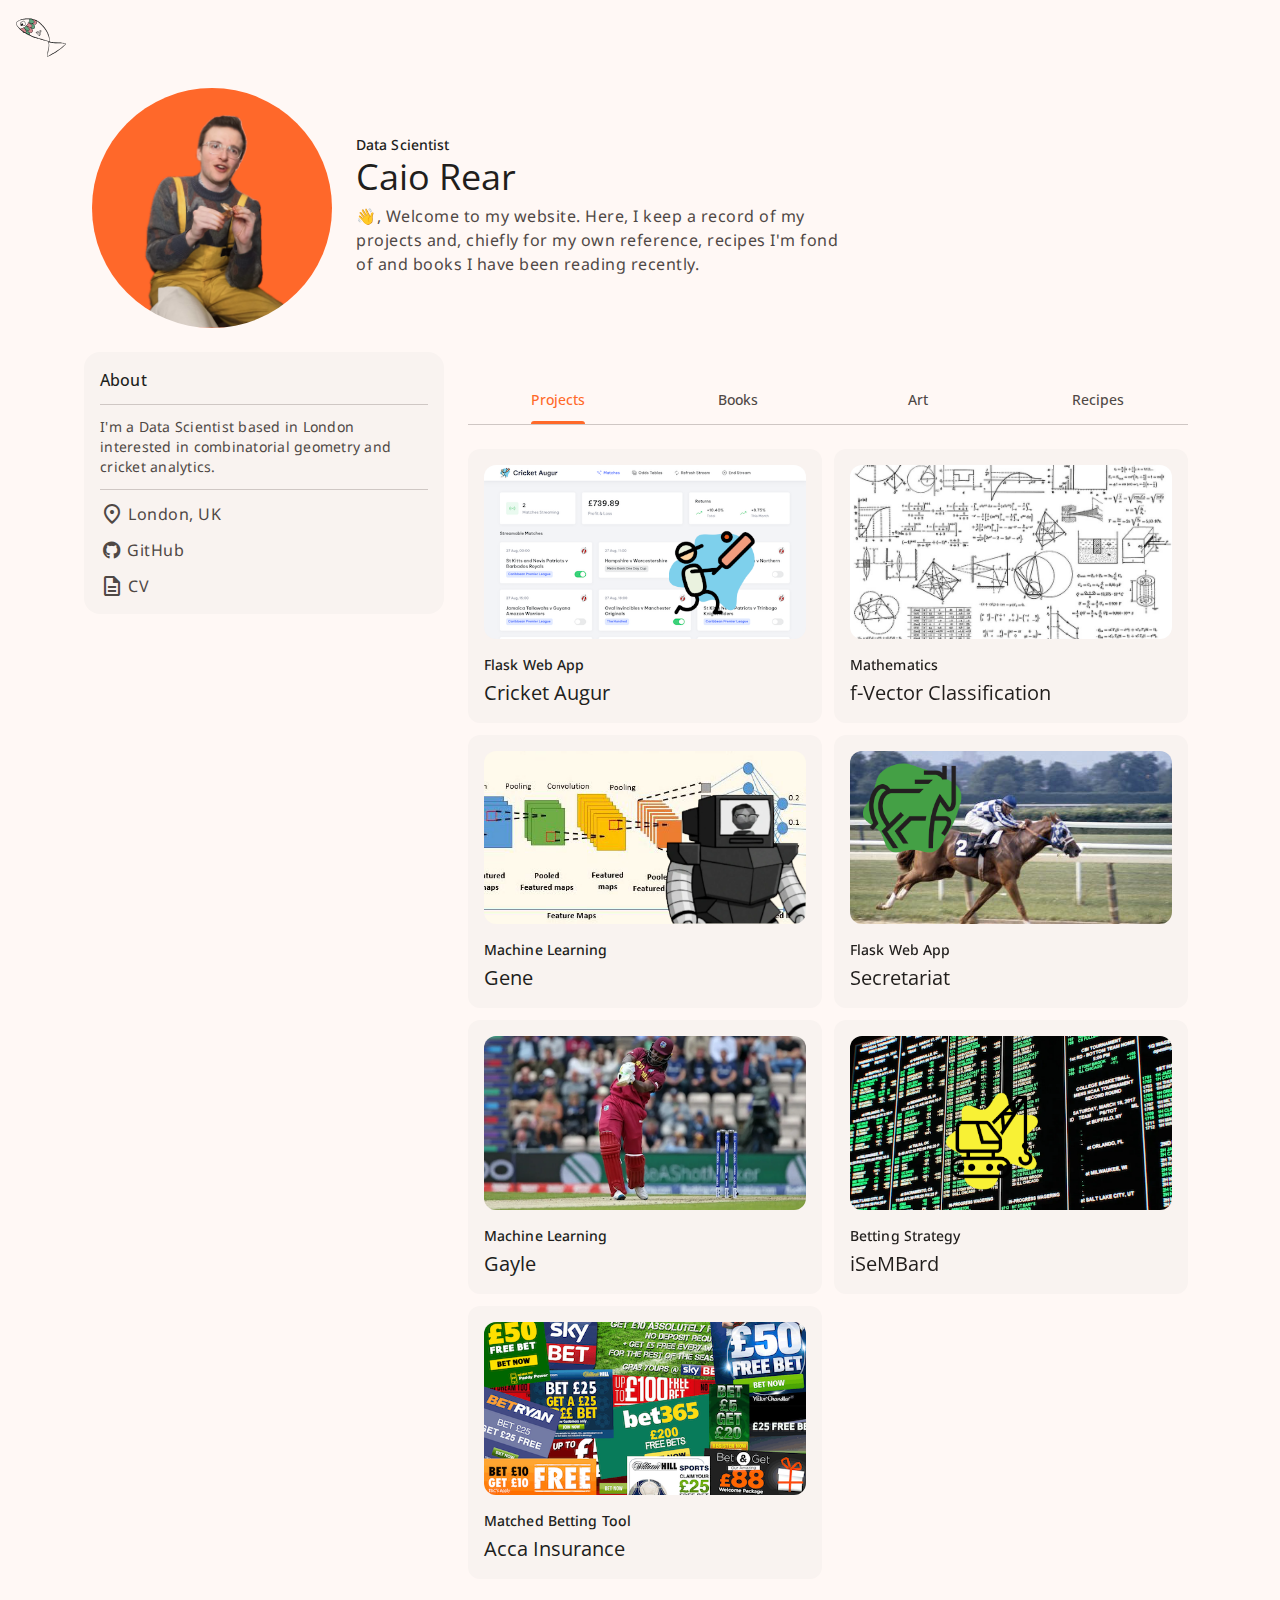
==== index.html @ e5597f24 "villette" ====
<!DOCTYPE html>
<html lang="en">

<head>
  <meta charset="UTF-8">
  <meta name="viewport" content="width=device-width, initial-scale=1.0">

  <title>Caio</title>
  <meta name="title" content="Caio">
  <meta name="description" content="This is my personal website">

  <link rel="shortcut icon" href="./assets/favicons/favicon.svg" type="image/svg+xml">

  <link rel="apple-touch-icon" sizes="600x600" href="./assets/favicons/favicon.png">

  <link rel="preconnect" href="https://fonts.googleapis.com">
  <link rel="preconnect" href="https://fonts.gstatic.com" crossorigin>

  <link
    href="https://fonts.googleapis.com/css2?family=Noto+Sans:wght@400;500&family=Open+Sans:wght@400;500&display=swap"
    rel="stylesheet">

  <link rel="stylesheet"
    href="https://fonts.googleapis.com/css2?family=Material+Symbols+Outlined:opsz,wght,FILL,GRAD@20..48,100..700,0..1,-50..200" />

  <link rel="stylesheet" href="https://cdnjs.cloudflare.com/ajax/libs/font-awesome/6.0.0-beta3/css/all.min.css">

  <link rel="stylesheet" href="./css/style.css">
</head>

<body>
  <header class="topbar">
    <a href="#" class="logo">
      <img src="./assets/favicons/favicon.svg" width="50" height="50" alt="logo">
    </a>
  </header>

  <main>
    <article>
      <section class="section hero">
        <div class="container">
          <figure class="hero-banner img-holder" style="--width: 240; --height: 240;">
            <img src="./assets/images/profile.png" width="240" height="240" alt="Caio Rear " class="img-cover">
          </figure>

          <div class="hero-content">
            <span class="label-large section-subtitle">Data Scientist</span>
            <h1 class="display-small">Caio Rear</h1>
            <p class="body-large section-text">
              👋, Welcome to my website.

              Here, I keep a record of my projects and, chiefly for my own reference,
              recipes I'm fond of and books I have been reading recently.
            </p>

          </div>
        </div>
      </section>

      <div class="article">
        <div class="about-card">
          <h2 class="card-title title-medium">About</h2>
          <p class="body-medium card-text">
            I'm a Data Scientist based in London interested
            in combinatorial geometry and cricket analytics.
          </p>
          <ul class="about-list">
            <li class="list-item">
              <span class="material-symbols-outlined about" aria-hidden="true"> location_on </span>
              <span class="label-medium">London, UK</span>
            </li>
            <li class="list-item">
              <!-- <span class="material-symbols-outlined about" aria-hidden="true"> code_blocks </span> -->
              <i class="fab fa-github bigger-icon" aria-hidden="true"></i>
              <a href="https://github.com/caiodrear" class="label-medium" target=”_blank”>GitHub</a>
            </li>
            <li class="list-item">
              <span class="material-symbols-outlined about" aria-hidden="true"> description </span>
              <a href="./assets/docs/CV.pdf" class="label-medium" target=”_blank”>CV</a>
            </li>
          </ul>
        </div>

        <div>
          <div class="primary-tabs">
            <button class="tab-btn active" data-tab-btn="projects">
              <span class="tab-text title-small">Projects</span>
              <div class="state-layer"></div>
            </button>
            <button class="tab-btn" data-tab-btn="books">
              <span class="tab-text title-small">Books</span>
              <div class="state-layer"></div>
            </button>
            <button class="tab-btn" data-tab-btn="art">
              <span class="tab-text title-small">Art</span>
              <div class="state-layer"></div>
            </button>
            <button class="tab-btn" data-tab-btn="recipes">
              <span class="tab-text title-small">Recipes</span>
              <div class="state-layer"></div>
            </button>
          </div>

          <section class="section tab-content active" data-tab-content="projects">
            <div class="container">
              <div class="project-list">

                <div class="card">
                  <figure class="card-banner img-holder" style="--width: 334; --height: 180;">
                    <img src="./assets/images/project-1.png" alt="Cricket Augur" width="334" height="180"
                      class="img-cover">
                  </figure>

                  <div class="card-content">
                    <span class="label-large">Flask Web App</span>
                    <h3 class="title-large card-title">Cricket Augur</h3>
                  </div>

                  <a href="https://cricketaugur.azurewebsites.net/" class="state-layer" target="_blank"></a>

                </div>

                <div class="card">
                  <figure class="card-banner img-holder" style="--width: 334; --height: 180;">
                    <img src="./assets/images/project-2.png" alt="f-Vector Classification" width="334" height="180"
                      class="img-cover">
                  </figure>

                  <div class="card-content">
                    <span class="label-large">Mathematics</span>
                    <h3 class="title-large card-title">f-Vector Classification</h3>
                  </div>

                  <a href="./assets/docs/Polytopes.pdf" class="state-layer" target=”_blank”></a>
                </div>

                <div class="card">
                  <figure class="card-banner img-holder" style="--width: 334; --height: 180;">
                    <img src="./assets/images/project-3.png" alt="Gene" width="334" height="180" class="img-cover">
                  </figure>

                  <div class="card-content">
                    <span class="label-large">Machine Learning</span>
                    <h3 class="title-large card-title">Gene</h3>
                  </div>

                  <a href="https://github.com/caiodrear/gene" class="state-layer" target="_blank"></a>
                </div>

                <div class="card">
                  <figure class="card-banner img-holder" style="--width: 334; --height: 180;">
                    <img src="./assets/images/project-4.png" alt="Secretariat" width="334" height="180"
                      class="img-cover">
                  </figure>

                  <div class="card-content">
                    <span class="label-large">Flask Web App</span>
                    <h3 class="title-large card-title">Secretariat</h3>
                  </div>

                  <a href="#" class="state-layer"></a>
                </div>

                <div class="card">
                  <figure class="card-banner img-holder" style="--width: 334; --height: 180;">
                    <img src="./assets/images/project-5.png" alt="Gayle" width="334" height="180" class="img-cover">
                  </figure>

                  <div class="card-content">
                    <span class="label-large">Machine Learning</span>
                    <h3 class="title-large card-title">Gayle</h3>
                  </div>

                  <a href="https://github.com/caiodrear/gayle" class="state-layer" target="_blank"></a>
                </div>

                <div class="card">
                  <figure class="card-banner img-holder" style="--width: 334; --height: 180;">
                    <img src="./assets/images/project-6.png" alt="iSeMBard" width="334" height="180" class="img-cover">
                  </figure>

                  <div class="card-content">
                    <span class="label-large">Betting Strategy</span>
                    <h3 class="title-large card-title">iSeMBard</h3>
                  </div>

                  <a href="#" class="state-layer"></a>
                </div>

                <div class="card">
                  <figure class="card-banner img-holder" style="--width: 334; --height: 180;">
                    <img src="./assets/images/project-7.png" alt="Acca Insurance" width="334" height="180"
                      class="img-cover">
                  </figure>

                  <div class="card-content">
                    <span class="label-large">Matched Betting Tool</span>
                    <h3 class="title-large card-title">Acca Insurance</h3>
                  </div>

                  <a href="https://github.com/caiodrear/acca_insurance" class="state-layer" target="_blank"></a>
                </div>

              </div>
            </div>
          </section>

          <section class="section tab-content books-tab" data-tab-content="books">
            <div class="container">
              <div class="project-list books">

                <div>
                  <div class="card books">
                    <figure class="card-banner books img-holder books">
                      <img src="./assets/images/books/villette.png" class="img-cover books">
                      <a href="https://www.goodreads.com/book/show/26805367" class="state-layer" target=”_blank”></a>
                    </figure>

                  </div>

                  <div class="card-content books">
                    <h3 class="title-medium card-title">Villette</h3>
                    <span class="label-large">Currently Reading</span>
                    <div class="rating-wrapper">
                    </div>
                  </div>
                </div>

                <div>
                  <div class="card books">
                    <figure class="card-banner books img-holder books">
                      <img src="./assets/images/books/bede.png" class="img-cover books">
                      <a href="https://www.goodreads.com/book/show/4234790" class="state-layer" target=”_blank”></a>
                    </figure>

                  </div>

                  <div class="card-content books">
                    <h3 class="title-medium card-title">The Ecclesiastical History of the English People</h3>
                    <span class="label-large">1/10/2024</span>
                    <div class="rating-wrapper">
                      <span class="material-symbols-outlined fill" aria-hidden="true"> star_rate </span>
                      <span class="material-symbols-outlined fill" aria-hidden="true"> star_rate </span>
                      <span class="material-symbols-outlined fill " aria-hidden="true"> star_rate </span>
                      <span class="material-symbols-outlined " aria-hidden="true"> star_rate </span>
                      <span class="material-symbols-outlined " aria-hidden="true"> star_rate </span>
                    </div>
                  </div>
                </div>

                <div>
                  <div class="card books">
                    <figure class="card-banner books img-holder books">
                      <img src="./assets/images/books/wildfell.png" class="img-cover books">
                      <a href="https://www.goodreads.com/book/show/26027451" class="state-layer" target=”_blank”></a>
                    </figure>
                  </div>

                  <div class="card-content books">
                    <h3 class="title-medium card-title">The Tenant of Wildfell Hall</h3>
                    <span class="label-large">26/08/2024</span>
                    <div class="rating-wrapper">
                      <span class="material-symbols-outlined fill" aria-hidden="true"> star_rate </span>
                      <span class="material-symbols-outlined fill" aria-hidden="true"> star_rate </span>
                      <span class="material-symbols-outlined fill " aria-hidden="true"> star_rate </span>
                      <span class="material-symbols-outlined fill " aria-hidden="true"> star_rate </span>
                      <span class="material-symbols-outlined fill " aria-hidden="true"> star_rate </span>
                    </div>
                  </div>
                </div>

                <div>
                  <div class="card books">
                    <figure class="card-banner books img-holder books">
                      <img src="./assets/images/books/orlando.png" class="img-cover books">
                      <a href="https://www.goodreads.com/book/show/29847090" class="state-layer" target=”_blank”></a>
                    </figure>
                  </div>

                  <div class="card-content books">
                    <h3 class="title-medium card-title">Orlando</h3>
                    <span class="label-large">11/07/2024</span>
                    <div class="rating-wrapper">
                      <span class="material-symbols-outlined fill" aria-hidden="true"> star_rate </span>
                      <span class="material-symbols-outlined fill" aria-hidden="true"> star_rate </span>
                      <span class="material-symbols-outlined fill " aria-hidden="true"> star_rate </span>
                      <span class="material-symbols-outlined" aria-hidden="true"> star_rate </span>
                      <span class="material-symbols-outlined" aria-hidden="true"> star_rate </span>
                    </div>
                  </div>
                </div>

                <div>
                  <div class="card books">
                    <figure class="card-banner books img-holder books">
                      <img src="./assets/images/books/cristo.png" class="img-cover books">
                      <a href="https://www.goodreads.com/book/show/170577265" class="state-layer" target=”_blank”></a>
                    </figure>
                  </div>

                  <div class="card-content books">
                    <h3 class="title-medium card-title">The Count of Monte Cristo</h3>
                    <span class="label-large">21/06/2024</span>
                    <div class="rating-wrapper">
                      <span class="material-symbols-outlined fill" aria-hidden="true"> star_rate </span>
                      <span class="material-symbols-outlined fill" aria-hidden="true"> star_rate </span>
                      <span class="material-symbols-outlined fill " aria-hidden="true"> star_rate </span>
                      <span class="material-symbols-outlined fill" aria-hidden="true"> star_rate </span>
                      <span class="material-symbols-outlined" aria-hidden="true"> star_rate </span>
                    </div>
                  </div>
                </div>

                <div>
                  <div class="card books">
                    <figure class="card-banner books img-holder books">
                      <img src="./assets/images/books/crime.png" class="img-cover books">
                      <a href="https://www.goodreads.com/book/show/38088979" class="state-layer" target=”_blank”></a>
                    </figure>
                  </div>

                  <div class="card-content books">
                    <h3 class="title-medium card-title">Crime and Punishment</h3>
                    <span class="label-large">03/03/2024</span>
                    <div class="rating-wrapper">
                      <span class="material-symbols-outlined fill" aria-hidden="true"> star_rate </span>
                      <span class="material-symbols-outlined fill" aria-hidden="true"> star_rate </span>
                      <span class="material-symbols-outlined fill " aria-hidden="true"> star_rate </span>
                      <span class="material-symbols-outlined fill" aria-hidden="true"> star_rate </span>
                      <span class="material-symbols-outlined" aria-hidden="true"> star_rate </span>
                    </div>
                  </div>
                </div>


                <div>
                  <div class="card books">
                    <figure class="card-banner books img-holder books">
                      <img src="./assets/images/books/carol.png" class="img-cover books">
                      <a href="https://www.goodreads.com/book/show/49771964" class="state-layer" target=”_blank”></a>
                    </figure>
                  </div>

                  <div class="card-content books">
                    <h3 class="title-medium card-title">A Christmas Carol</h3>
                    <span class="label-large">30/12/2023</span>
                    <div class="rating-wrapper">
                      <span class="material-symbols-outlined fill" aria-hidden="true"> star_rate </span>
                      <span class="material-symbols-outlined fill" aria-hidden="true"> star_rate </span>
                      <span class="material-symbols-outlined fill" aria-hidden="true"> star_rate </span>
                      <span class="material-symbols-outlined" aria-hidden="true"> star_rate </span>
                      <span class="material-symbols-outlined" aria-hidden="true"> star_rate </span>
                    </div>
                  </div>
                </div>

                <div>
                  <div class="card books">
                    <figure class="card-banner books img-holder books">
                      <img src="./assets/images/books/lenin.png" class="img-cover books">
                      <a href="https://www.goodreads.com/book/show/823272" class="state-layer" target=”_blank”></a>
                    </figure>
                  </div>

                  <div class="card-content books">
                    <h3 class="title-medium card-title">The State and Revolution</h3>
                    <span class="label-large">23/12/2023</span>
                    <div class="rating-wrapper">
                      <span class="material-symbols-outlined fill" aria-hidden="true"> star_rate </span>
                      <span class="material-symbols-outlined fill" aria-hidden="true"> star_rate </span>
                      <span class="material-symbols-outlined" aria-hidden="true"> star_rate_half </span>
                      <span class="material-symbols-outlined" aria-hidden="true"> star_rate </span>
                      <span class="material-symbols-outlined" aria-hidden="true"> star_rate </span>
                    </div>
                  </div>
                </div>

                <div>
                  <div class="card books">
                    <figure class="card-banner books img-holder books">
                      <img src="./assets/images/books/trembling.png" class="img-cover books">
                      <a href="https://www.goodreads.com/book/show/24486946" class="state-layer" target=”_blank”></a>
                    </figure>

                  </div>

                  <div class="card-content books">
                    <h3 class="title-medium card-title">Fear and Trembling</h3>
                    <span class="label-large">9/12/23</span>
                    <div class="rating-wrapper">
                      <span class="material-symbols-outlined fill" aria-hidden="true"> star_rate </span>
                      <span class="material-symbols-outlined" aria-hidden="true"> star_rate_half </span>
                      <span class="material-symbols-outlined" aria-hidden="true"> star_rate </span>
                      <span class="material-symbols-outlined" aria-hidden="true"> star_rate </span>
                      <span class="material-symbols-outlined" aria-hidden="true"> star_rate </span>
                    </div>
                  </div>
                </div>

                <div>
                  <div class="card books">
                    <figure class="card-banner books img-holder books">
                      <img src="./assets/images/books/leagues.png" class="img-cover books">
                      <a href="https://www.goodreads.com/book/show/25291348" class="state-layer" target=”_blank”></a>
                    </figure>
                  </div>

                  <div class="card-content books">
                    <h3 class="title-medium card-title">Twenty Thousand Leagues Under the Sea</h3>
                    <span class="label-large">29/11/2023</span>
                    <div class="rating-wrapper">
                      <span class="material-symbols-outlined fill" aria-hidden="true"> star_rate </span>
                      <span class="material-symbols-outlined fill" aria-hidden="true"> star_rate </span>
                      <span class="material-symbols-outlined fill " aria-hidden="true"> star_rate </span>
                      <span class="material-symbols-outlined fill" aria-hidden="true"> star_rate </span>
                      <span class="material-symbols-outlined" aria-hidden="true"> star_rate_half </span>
                    </div>
                  </div>
                </div>

                <div>
                  <div class="card books">
                    <figure class="card-banner books img-holder books">
                      <img src="./assets/images/books/utopia.png" class="img-cover books">
                      <a href="https://www.goodreads.com/book/show/52116277" class="state-layer" target=”_blank”></a>
                    </figure>
                  </div>

                  <div class="card-content books">
                    <h3 class="title-medium card-title">Utopia</h3>
                    <span class="label-large">16/10/2023</span>
                    <div class="rating-wrapper">
                      <span class="material-symbols-outlined fill" aria-hidden="true"> star_rate </span>
                      <span class="material-symbols-outlined fill" aria-hidden="true"> star_rate </span>
                      <span class="material-symbols-outlined fill " aria-hidden="true"> star_rate </span>
                      <span class="material-symbols-outlined" aria-hidden="true"> star_rate </span>
                      <span class="material-symbols-outlined" aria-hidden="true"> star_rate </span>
                    </div>
                  </div>
                </div>

                <div>
                  <div class="card books">
                    <figure class="card-banner books img-holder books">
                      <img src="./assets/images/books/prince.png" class="img-cover books">
                      <a href="https://www.goodreads.com/book/show/22571595" class="state-layer" target=”_blank”></a>
                    </figure>
                  </div>

                  <div class="card-content books">
                    <h3 class="title-medium card-title">The Prince</h3>
                    <span class="label-large">6/10/15</span>
                    <div class="rating-wrapper">
                      <span class="material-symbols-outlined fill" aria-hidden="true"> star_rate </span>
                      <span class="material-symbols-outlined fill" aria-hidden="true"> star_rate </span>
                      <span class="material-symbols-outlined" aria-hidden="true"> star_rate_half </span>
                      <span class="material-symbols-outlined" aria-hidden="true"> star_rate </span>
                      <span class="material-symbols-outlined" aria-hidden="true"> star_rate </span>
                    </div>
                  </div>
                </div>

                <div>
                  <div class="card books">
                    <figure class="card-banner books img-holder books">
                      <img src="./assets/images/books/muqaddimah.png" class="img-cover books">
                      <a href="https://www.goodreads.com/book/show/23528925" class="state-layer" target=”_blank”></a>
                    </figure>
                  </div>

                  <div class="card-content books">
                    <h3 class="title-medium card-title">The Muqaddimah</h3>
                    <span class="label-large">27/09/2023</span>
                    <div class="rating-wrapper">
                      <span class="material-symbols-outlined fill" aria-hidden="true"> star_rate </span>
                      <span class="material-symbols-outlined fill" aria-hidden="true"> star_rate </span>
                      <span class="material-symbols-outlined " aria-hidden="true"> star_rate_half </span>
                      <span class="material-symbols-outlined" aria-hidden="true"> star_rate </span>
                      <span class="material-symbols-outlined" aria-hidden="true"> star_rate </span>
                    </div>
                  </div>
                </div>

                <div>
                  <div class="card books">
                    <figure class="card-banner books img-holder books">
                      <img src="./assets/images/books/quixote.png" class="img-cover books">
                      <a href="https://www.goodreads.com/book/show/38088980" class="state-layer" target=”_blank”></a>
                    </figure>
                  </div>

                  <div class="card-content books">
                    <h3 class="title-medium card-title">Don Quixote</h3>
                    <span class="label-large">14/08/2023</span>
                    <div class="rating-wrapper">
                      <span class="material-symbols-outlined fill" aria-hidden="true"> star_rate </span>
                      <span class="material-symbols-outlined fill" aria-hidden="true"> star_rate </span>
                      <span class="material-symbols-outlined fill" aria-hidden="true"> star_rate </span>
                      <span class="material-symbols-outlined" aria-hidden="true"> star_rate_half </span>
                      <span class="material-symbols-outlined" aria-hidden="true"> star_rate </span>
                    </div>
                  </div>
                </div>

                <div>
                  <div class="card books">
                    <figure class="card-banner books img-holder books">
                      <img src="./assets/images/books/nights.png" class="img-cover books">
                      <a href="https://www.goodreads.com/book/show/44639578" class="state-layer" target=”_blank”></a>
                    </figure>
                  </div>

                  <div class="card-content books">
                    <h3 class="title-medium card-title">Tales from 1001 Nights</h3>
                    <span class="label-large">11/05/2023</span>
                    <div class="rating-wrapper">
                      <span class="material-symbols-outlined fill" aria-hidden="true"> star_rate </span>
                      <span class="material-symbols-outlined fill" aria-hidden="true"> star_rate </span>
                      <span class="material-symbols-outlined fill" aria-hidden="true"> star_rate </span>
                      <span class="material-symbols-outlined fill" aria-hidden="true"> star_rate </span>
                      <span class="material-symbols-outlined fill" aria-hidden="true"> star_rate </span>
                    </div>
                  </div>
                </div>

                <div>
                  <div class="card books">
                    <figure class="card-banner books img-holder books">
                      <img src="./assets/images/books/travels.png" class="img-cover books">
                      <a href="https://www.goodreads.com/book/show/132983768" class="state-layer" target=”_blank”></a>
                    </figure>
                  </div>

                  <div class="card-content books">
                    <h3 class="title-medium card-title">The Travels</h3>
                    <span class="label-large">24/03/2023</span>
                    <div class="rating-wrapper">
                      <span class="material-symbols-outlined fill" aria-hidden="true"> star_rate </span>
                      <span class="material-symbols-outlined" aria-hidden="true"> star_rate </span>
                      <span class="material-symbols-outlined" aria-hidden="true"> star_rate </span>
                      <span class="material-symbols-outlined" aria-hidden="true"> star_rate </span>
                      <span class="material-symbols-outlined" aria-hidden="true"> star_rate </span>
                    </div>
                  </div>
                </div>

                <div>
                  <div class="card books">
                    <figure class="card-banner books img-holder books">
                      <img src="./assets/images/books/monkey.png" class="img-cover books">
                      <a href="https://www.goodreads.com/book/show/53403847" class="state-layer" target=”_blank”></a>
                    </figure>
                  </div>

                  <div class="card-content books">
                    <h3 class="title-medium card-title">Monkey King</h3>
                    <span class="label-large">18/02/2023</span>
                    <div class="rating-wrapper">
                      <span class="material-symbols-outlined fill" aria-hidden="true"> star_rate </span>
                      <span class="material-symbols-outlined fill" aria-hidden="true"> star_rate </span>
                      <span class="material-symbols-outlined fill" aria-hidden="true"> star_rate </span>
                      <span class="material-symbols-outlined fill" aria-hidden="true"> star_rate </span>
                      <span class="material-symbols-outlined" aria-hidden="true"> star_rate </span>
                    </div>
                  </div>
                </div>

                <div>
                  <div class="card books">
                    <figure class="card-banner books img-holder books">
                      <img src="./assets/images/books/dracula.png" class="img-cover books">
                      <a href="https://www.goodreads.com/book/show/9786023" class="state-layer" target=”_blank”></a>
                    </figure>
                  </div>

                  <div class="card-content books">
                    <h3 class="title-medium card-title">Dracula</h3>
                    <span class="label-large">19/01/2023</span>
                    <div class="rating-wrapper">
                      <span class="material-symbols-outlined fill" aria-hidden="true"> star_rate </span>
                      <span class="material-symbols-outlined fill" aria-hidden="true"> star_rate </span>
                      <span class="material-symbols-outlined fill" aria-hidden="true"> star_rate </span>
                      <span class="material-symbols-outlined" aria-hidden="true"> star_rate </span>
                      <span class="material-symbols-outlined" aria-hidden="true"> star_rate </span>
                    </div>
                  </div>
                </div>

              </div>
            </div>
          </section>

          <section class="section tab-content art-tab" data-tab-content="art">
            <div class="container">
              <div class="project-list">

                <div>
                  <div class="card books">
                    <figure class="card-banner books img-holder books">
                      <img src="./assets/images/art/witches.png" class="img-cover books">
                      <a href="https://www.wikiart.org/en/francisco-goya/witches-sabbath-1789" class="state-layer"
                        target=”_blank”></a>
                    </figure>

                  </div>

                  <div class="card-content books">
                    <h3 class="title-medium card-title">Witches' Sabbath</h3>
                    <span class="label-large">Francisco Goya</span>
                  </div>
                </div>

                <div>
                  <div class="card books">
                    <figure class="card-banner books img-holder books">
                      <img src="./assets/images/art/tibet.png" class="img-cover books">
                      <a href="https://www.wikiart.org/en/nicholas-roerich/tibet-himalayas-1933" class="state-layer"
                        target=”_blank”></a>
                    </figure>
                  </div>

                  <div class="card-content books">
                    <h3 class="title-medium card-title">Tibet. Himalayas.</h3>
                    <span class="label-large">Nicholas Roerich</span>
                  </div>
                </div>
              </div>
            </div>
          </section>

          <section class="section tab-content recipes-tab" data-tab-content="recipes">
            <div class="container">
              <div class="project-list recipes">

                <div class="card">

                  <div class="card-content recipe"
                    ingredients="[onion, onion, ginger, tinned tomatoes, red chilli, double cream, fresh coriander]">
                    <span class="flag">🇮🇳</span>
                    <h3 class="title-large card-title">Black Dal</h3>

                  </div>

                  <a href="recipes/black_dal.txt" class="state-layer" target=”_blank”></a>

                </div>

                <div class="card">

                  <div class="card-content recipe">
                    <span class="flag">🇮🇳</span>
                    <h3 class="title-large card-title">Mung Dal</h3>
                  </div>

                  <a href="recipes/mung_dal.txt" class="state-layer" target=”_blank”></a>

                </div>

                <div class="card">

                  <div class="card-content recipe">
                    <span class="flag">🇿🇦</span>
                    <h3 class="title-large card-title">Bunny Chow</h3>
                  </div>

                  <a href="recipes/bunny_chow.txt" class="state-layer" target=”_blank”></a>

                </div>

                <div class="card">

                  <div class="card-content recipe">
                    <span class="flag">🇮🇳</span>
                    <h3 class="title-large card-title">Rajma</h3>
                  </div>

                  <a href="#" class="state-layer" target=”_blank”></a>

                </div>

                <div class="card">

                  <div class="card-content recipe">
                    <span class="flag">🇹🇷</span>
                    <h3 class="title-large card-title">Çılbır</h3>
                  </div>

                  <a href="recipes/çılbır.txt" class="state-layer" target=”_blank”></a>

                </div>

                <div class="card">

                  <div class="card-content recipe">
                    <span class="flag">🇮🇳</span>
                    <h3 class="title-large card-title">Butter Chicken</h3>
                  </div>

                  <a href="https://seemapankhania.wordpress.com/2020/06/03/butter-chicken/" class="state-layer"
                    target=”_blank”></a>

                </div>

                <div class="card">

                  <div class="card-content recipe">
                    <span class="flag">🇮🇹</span>
                    <h3 class="title-large card-title">Fennel & Lemon Risotto</h3>
                  </div>

                  <a href="https://www.bbcgoodfood.com/recipes/fennel-lemon-risotto" class="state-layer"
                    target=”_blank”></a>

                </div>

                <div class="card">

                  <div class="card-content recipe">
                    <span class="flag">🇨🇷</span>
                    <h3 class="title-large card-title">Black Bean Soup</h3>
                  </div>

                  <a href="recipes/black_bean_soup.txt" class="state-layer" target=”_blank”></a>

                </div>

                <div class="card">

                  <div class="card-content recipe">
                    <span class="flag">🇪🇸</span>
                    <h3 class="title-large card-title">Potato & Chorizo Stew</h3>
                  </div>

                  <a href="recipes/chorizo_potatoes_stew.txt" class="state-layer" target=”_blank”></a>

                </div>

                <div class="card">

                  <div class="card-content recipe">
                    <span class="flag">🇮🇳</span>
                    <h3 class="title-large card-title">10-Minute Dal</h3>
                  </div>

                  <a href="https://seemapankhania.wordpress.com/2020/05/26/10-minute-dhal/" class="state-layer"
                    target=”_blank”></a>

                </div>

                <div class="card">

                  <div class="card-content recipe">
                    <span class="flag">🇮🇹</span>
                    <h3 class="title-large card-title">Broccoli & Gorgonzola Risotto</h3>
                  </div>

                  <a href="https://www.waitrose.com/home/recipes/recipe_directory/b/broccoli-and-bluecheeserisottowithtoastedpecans.html"
                    class="state-layer" target=”_blank”></a>

                </div>

                <div class="card">

                  <div class="card-content recipe">
                    <span class="flag">🇪🇸</span>
                    <h3 class="title-large card-title">Lentils Stew</h3>
                  </div>

                  <a href="https://www.thespanishchef.com/family-meals-under-1/lentils-stew" class="state-layer"
                    target=”_blank”></a>

                </div>

                <div class="card">

                  <div class="card-content recipe">
                    <span class="flag">🇮🇳</span>
                    <h3 class="title-large card-title">Gujarati Dal</h3>
                  </div>

                  <a href="recipes/gujarati_dal.txt" class="state-layer" target=”_blank”></a>

                </div>

              </div>
            </div>
          </section>

        </div>
    </article>
  </main>

  <footer class="footer">
    <div class="container">
      <p class="body-medium"></p>
    </div>
  </footer>

  <script src="./js/script.js"></script>
</body>

</html>
---- css/style.css ----
/* -------------------------------------- *\
    #CUSTOM PROPERTY 
\* -------------------------------------- */

:root {
    --background: hsl(18, 100%, 98%);
    --on-background: hsl(18, 8%, 12%);
    --surface: hsl(18, 100%, 98%);
    --on-surface: hsl(18, 8%, 12%);
    --on-surface-variant: hsl(18, 7%, 29%);
    --surface-container-low: hsl(18, 44%, 96%);
    --surface-container: hsl(18, 38%, 95%);
    --surface-bright: hsl(18, 100%, 98%);
    --primary: hsl(18, 100%, 58%);
    --outline: hsl(18, 4%, 47%);
    --outline-variant: hsl(18, 10%, 79%);
    --on-primary: hsl(0, 0%, 100%);

    --font-primary: 'Open Sans', sans-serif;
    --font-secondary: 'Noto Sans', sans-serif;

    --base-font-size: 62.5%;
    --display-large: 5.7rem;
    --display-medium: 4.5rem;
    --display-small: 3.6rem;
    --headline-large: 3.2rem;
    --headline-medium: 2.8rem;
    --headline-small: 2.4rem;
    --title-large: 2rem;
    --title-medium: 1.6rem;
    --title-small: 1.4rem;
    --label-large: 1.4rem;
    --label-medium: 1.2rem;
    --label-small: 1.1rem;
    --body-large: 1.6rem;
    --body-medium: 1.4rem;
    --body-small: 1.2rem;

    --weight-regular: 400;
    --weight-medium: 500;

    --radius-extra-small: 4px;
    --radius-small: 8px;
    --radius-medium: 12px;
    --radius-large: 16px;
    --radius-full: 500px;
    --radius-circle: 50%;

    --elevation-1: 0px 1px 3px 1px #00000026, 0px 1px 2px 0px #0000004d;

    --section-padding: 24px;
    --top-bar-height: 64px;
}

@media (prefers-reduced-motion: no-preference) {

    :root {

        --motion-duration-short-1: 100ms;

        --motion-easing-linear: cubic-bezier(0, 0, 1, 1)
    }
}

.material-symbols-outlined.about {
    font-variation-settings:
        'FILL' 0,
        'wght' 400,
        'GRAD' 0,
        'opsz' 24
}

.material-symbols-outlined {
    font-variation-settings:
        'FILL' 0,
        'wght' 200,
        'GRAD' 0,
        'opsz' 24
}

.material-symbols-outlined.fill {
    font-variation-settings:
        'FILL' 1,
        'wght' 200,
        'GRAD' 0,
        'opsz' 24
}

.rating-wrapper {
    display: flex;
    color: var(--on-surface);
}


/* -------------------------------------- *\
    #RESET
\* -------------------------------------- */

*,
*::before,
*::after {
    margin: 0;
    padding: 0;
    box-sizing: border-box;
}

li {
    list-style: none;
}

a,
img,
span,
input,
button,
textarea {
    display: block;
}

a {
    color: inherit;
    text-decoration: none;
}

img {
    height: auto;
}

input,
button,
textarea {
    background: none;
    border: none;
    font: inherit;
}

input,
textarea {
    width: 100%;
}

button {
    cursor: pointer;
}

textarea {
    resize: none;
}

html {
    font-family: var(--font-secondary);
    font-size: var(--base-font-size);
    scroll-behavior: smooth;
}

body {
    background-color: var(--background);
    color: var(--on-background);
    font-size: var(--body-large);
}

/* -------------------------------------- *\
    #TYPEOGRAPHY
\* -------------------------------------- */

.flag {
    font-size: var(--headline-large);
}

.display-large {
    font-family: var(--font-primary);
    font-size: var(--display-large);
    font-weight: var(--weight-regular);
    line-height: 64px;
    letter-spacing: -0.25px;
}

.display-medium {
    font-family: var(--font-primary);
    font-size: var(--display-medium);
    font-weight: var(--weight-regular);
    line-height: 52px;
}

.display-small {
    font-family: var(--font-primary);
    font-size: var(--display-small);
    font-weight: var(--weight-regular);
    line-height: 44px;
}

.headline-large {
    font-family: var(--font-primary);
    font-size: var(--headline-large);
    font-weight: var(--weight-regular);
    line-height: 40;
}

.headline-medium {
    font-family: var(--font-primary);
    font-size: var(--headline-medium);
    font-weight: var(--weight-regular);
    line-height: 36;
}

.headline-small {
    font-family: var(--font-primary);
    font-size: var(--headline-small);
    font-weight: var(--weight-regular);
    line-height: 32;
}

.title-large {
    font-family: var(--font-primary);
    font-size: var(--title-large);
    font-weight: var(--weight-regular);
    line-height: 28px;
}

.title-medium {
    font-family: var(--font-primary);
    font-size: var(--title-medium);
    font-weight: var(--weight-medium);
    line-height: 24px;
    letter-spacing: 0.15px;
}

.title-small {
    font-family: var(--font-primary);
    font-size: var(--title-small);
    font-weight: var(--weight-medium);
    line-height: 20px;
    letter-spacing: 0.1px;
}

.body-large {
    font-size: var(--body-large);
    font-weight: var(--weight-regular);
    line-height: 24px;
    letter-spacing: 0.5px;
}

.body-medium {
    font-weight: var(--weight-regular);
    font-size: var(--body-medium);
    line-height: 20px;
    letter-spacing: 0.25px;
}

.body-small {
    font-size: var(--body-small);
    font-weight: var(--weight-regular);
    line-height: 16px;
    letter-spacing: 0.4px;
}

.label-large {
    font-size: var(--label-large);
    font-weight: var(--weight-medium);
    line-height: 20px;
    letter-spacing: 0.1px;
}

.label-medium {
    font-weight: var(--label-medium);
    font-size: var(--weight-medium);
    line-height: 16px;
    letter-spacing: 0.5px;
}

.label-small {
    font-size: var(--label-small);
    font-weight: var(--weight-medium);
    line-height: 16px;
    letter-spacing: 0.5px;
}

/* -------------------------------------- *\
    #TOP BAR
\* -------------------------------------- */

.topbar {
    background-color: var(--background);
    position: fixed;
    top: 0;
    left: 0;
    width: 100%;
    height: var(--top-bar-height);
    display: flex;
    justify-content: space-between;
    align-items: center;
    padding-inline: 16px;
    z-index: 4;
}

/* -------------------------------------- *\
    #SECTION
\* -------------------------------------- */

.section {
    padding-block: var(--section-padding);
}

.container {
    padding-inline: 16px;
}

.img-holder {
    aspect-ratio: var(--width) / var(--height);
    background-color: transparent;
    overflow: hidden;
}

.img-holder.books {
    height: 210px;
    width: auto;
    justify-self: center;
    background-color: transparent;
    overflow: hidden;
}

.img-cover {
    width: 100%;
    height: 100%;
    object-fit: cover;
}

.img-cover.books {
    object-fit: contain;
    width: auto;
}

.hero {
    padding-block-start: calc(var(--top-bar-height) + 24px)
}

.hero .container {
    display: grid;
    align-items: center;
    gap: 24px;
}

.hero-banner {
    width: 240px;
    border-radius: var(--radius-circle);
}

.hero-content {
    max-width: 500px;
}

.hero.section-subtitle {
    color: var(--on-surface-variant);
}

.hero .section-text {
    margin-block: 5px;
    color: var(--on-surface-variant);
}

/* -------------------------------------- *\
    #ABOUT CARD
\* -------------------------------------- */

.about-card {
    background-color: var(--surface-container-low);
    color: var(--on-surface-variant);
    margin-inline: 16px;
    padding: 16px;
    border-radius: var(--radius-large);
}

.about-card .card-title {
    color: var(--on-surface);
}

.about-card .card-text {
    margin-block: 12px;
    padding-block: 12px;
    border-block: 1px solid var(--outline-variant);
}

.about-list {
    display: grid;
    gap: 12px;
}

.bigger-icon {
    font-size: 18px;
    padding: 3px;
}

.list-item {
    display: flex;
    align-items: center;
    gap: 4px;
}

/* -------------------------------------- *\
    #TABS
\* -------------------------------------- */

:has(> .state-layer) {
    position: relative;
    overflow: hidden;
    z-index: 1;
}

.state-layer {
    position: absolute;
    inset: 0;
    background-color: var(--state-layer-bg);
    transition: var(--motion-duration-short-1) var(--motion-easing-linear);
    opacity: 0;
}

@media (hover: hover) {
    :has(> .state-layer):hover .state-layer {
        opacity: 0.08;
    }
}

:has(> .state-layer):is(:focus, :focus-visible, :active) .state-layer {
    opacity: 0.12;
}

.primary-tabs {
    background-color: var(--background);
    margin-block-start: 24px;
    margin-inline: 16px;
    display: grid;
    grid-template-columns: repeat(4, 1fr);
    justify-content: center;
    border-block-end: 1px solid var(--outline-variant);
}

.tab-btn {
    height: 48px;
    width: 100%;
    display: grid;
    place-content: center;
    background-color: var(--surface);
    color: var(--on-surface-variant);
    --state-layer-bg: var(--on-surface-variant);
}

.tab-btn.active {
    color: var(--primary);
    --state-layer-bg: var(var(--primary));
}

.tab-text {
    position: relative;
    height: 48px;
    line-height: 48px;
}

.tab-text::after {
    content: "";
    position: absolute;
    bottom: 0;
    left: 0;
    width: 100%;
    height: 3px;
    border-radius: 3px 3px 0 0;
    background-color: var(--primary);
    opacity: 0;
}

.tab-btn.active .tab-text::after {
    opacity: 1;
}

.tab-content:not(.active) {
    display: none;
}

/* -------------------------------------- *\
    #PROJECTS
\* -------------------------------------- */

.project-list {
    display: grid;
    grid-template-columns: repeat(auto-fit, minmax(260px, 1fr));
    gap: 12px;
}

.project-list.books {
    grid-template-columns: repeat(auto-fit, minmax(130px, 1fr));
    gap: 60px;
    justify-content: center;
}

.project-list.recipes {
    grid-template-columns: repeat(auto-fit, minmax(210px, 1fr));
}

.project-list.art {
    grid-template-columns: repeat(auto-fit, minmax(210px, 1fr));
}

.card {
    background-color: var(--surface-container-low);
    border-radius: var(--radius-medium);
    padding: 16px;
    display: grid;
    gap: 16px;
    --state-layer-bg: var(--on-surface);
}

.card.books {
    padding: 0px;
    border-radius: 0;
    background-color: transparent;
}

.card-banner {
    border-radius: var(--radius-medium);
}

.card-banner.books {
    border-radius: 0;
}

.card-content {
    display: grid;
    gap: 4px;
}

.card-content.books {
    margin-top: 8px;
    justify-content: center;
}

.card-content.recipe {
    display: flex;
    align-items: center;
    /* Vertically center items */
    gap: 8px
}

.card-subtitle {
    color: var(--on-surface-variant);
}

.card-title {
    color: var(--on-surface);
}

/* -------------------------------------- *\
    #FOOTER
\* -------------------------------------- */

.footer .container {
    text-align: center;
    padding: 16px;
    border-block-start: 1px solid var(--outline-variant);
}

/* -------------------------------------- *\
    #MEDIA QUERIES
\* -------------------------------------- */



@media (min-width: 768px) {

    .article {
        position: relative;
        display: grid;
        grid-template-columns: 0.5fr 1fr;
        align-items: flex-start;
    }

    .about-card,
    .primary-tabs {
        position: sticky;
        top: 64px;
    }

    .primary-tabs {
        z-index: 2;
    }

    .hero .container {
        grid-template-columns: 0.2fr 1fr;
    }
}

@media (min-width: 1200px) {

    .container,
    .article {
        max-width: 1128px;
        margin-inline: auto;
    }

    .about-card {
        margin-inline: 8px
    }

    .contact-tab .container {
        display: grid;
        align-items: flex-start;
        grid-template-columns: 0.6fr 1fr;
        gap: 24px;
    }
}
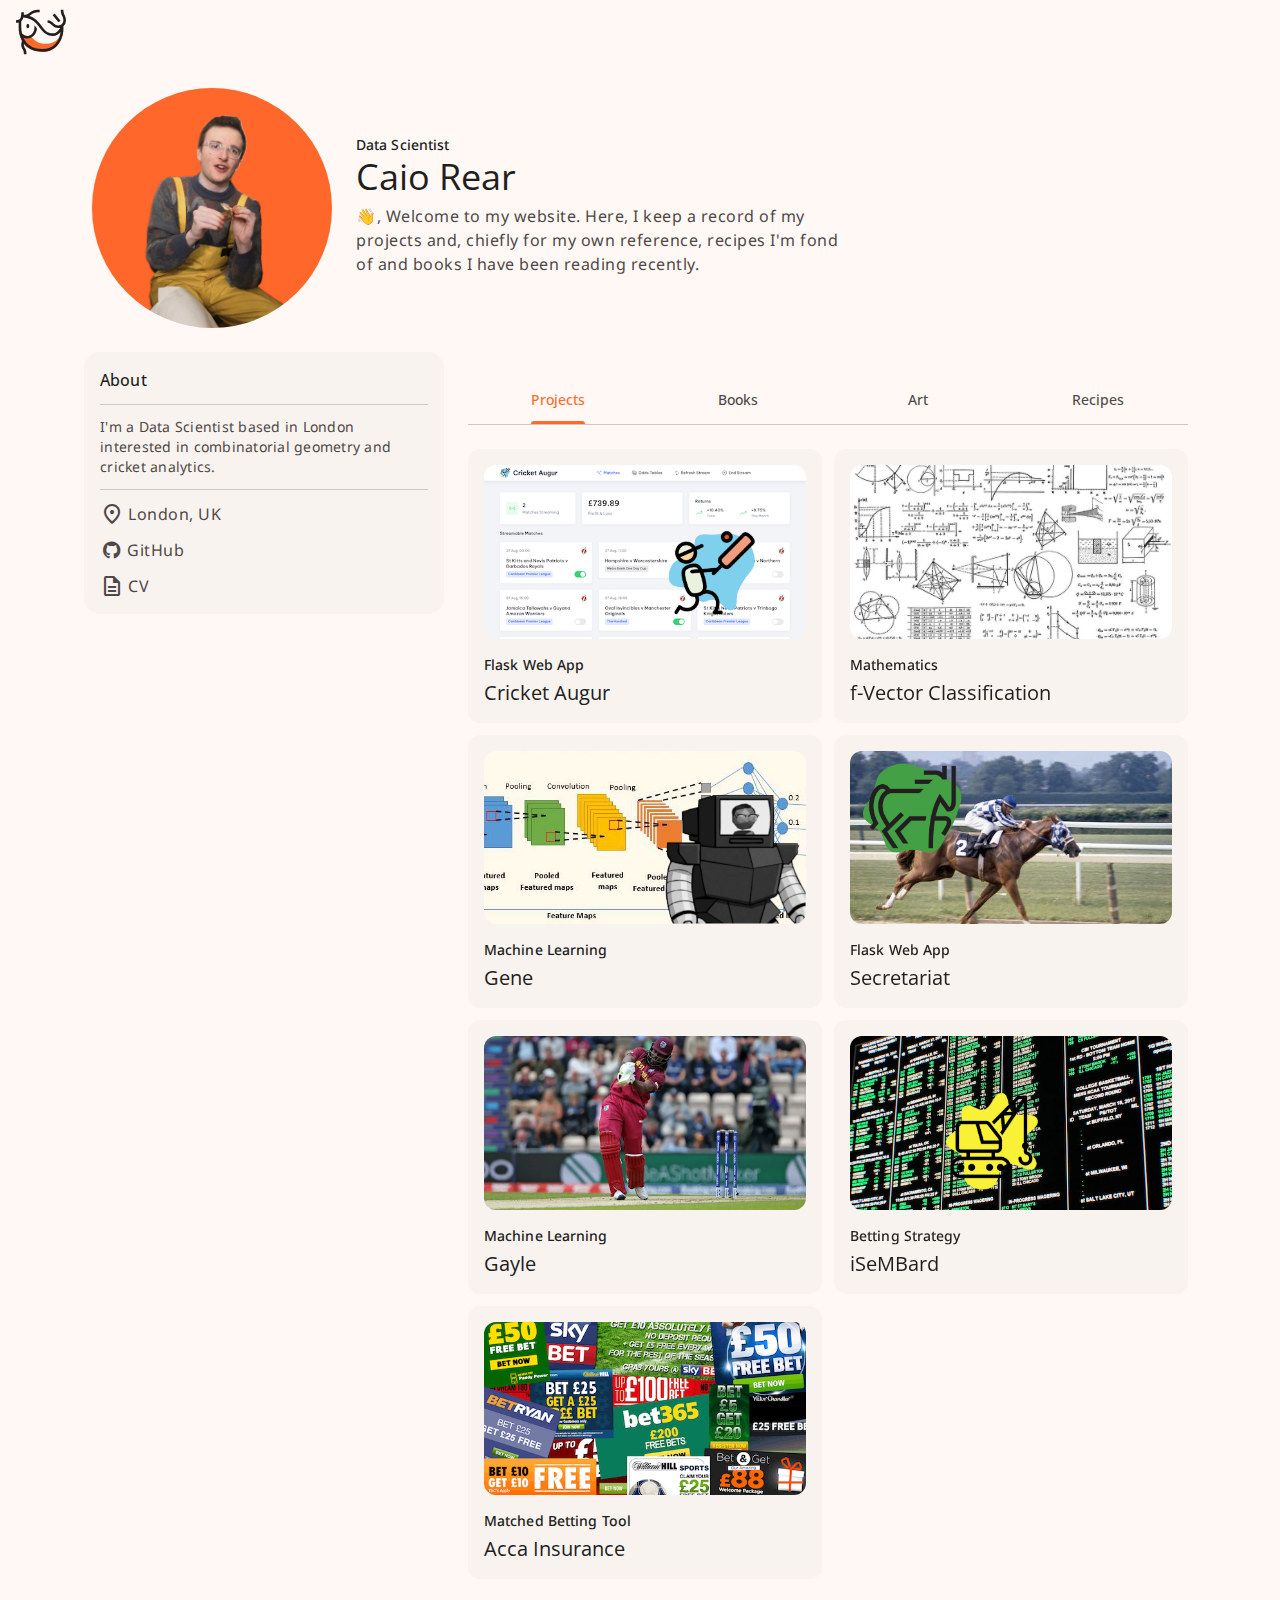
==== commit 02b4b2e4: "butter chicken:" ====
--- a/index.html
+++ b/index.html
@@ -641,7 +641,7 @@
 
                   </div>
 
-                  <a href="recipes/black_dal.txt" class="state-layer" target=”_blank”></a>
+                  <a href="recipes/black-dal.txt" class="state-layer" target=”_blank”></a>
 
                 </div>
 
@@ -652,7 +652,7 @@
                     <h3 class="title-large card-title">Mung Dal</h3>
                   </div>
 
-                  <a href="recipes/mung_dal.txt" class="state-layer" target=”_blank”></a>
+                  <a href="recipes/mung-dal.txt" class="state-layer" target=”_blank”></a>
 
                 </div>
 
@@ -663,7 +663,7 @@
                     <h3 class="title-large card-title">Bunny Chow</h3>
                   </div>
 
-                  <a href="recipes/bunny_chow.txt" class="state-layer" target=”_blank”></a>
+                  <a href="recipes/bunny-chow.txt" class="state-layer" target=”_blank”></a>
 
                 </div>
 
@@ -696,8 +696,7 @@
                     <h3 class="title-large card-title">Butter Chicken</h3>
                   </div>
 
-                  <a href="https://seemapankhania.wordpress.com/2020/06/03/butter-chicken/" class="state-layer"
-                    target=”_blank”></a>
+                  <a href="recipes/butter-chicken.txt" class="state-layer" target=”_blank”></a>
 
                 </div>
 
@@ -720,7 +719,7 @@
                     <h3 class="title-large card-title">Black Bean Soup</h3>
                   </div>
 
-                  <a href="recipes/black_bean_soup.txt" class="state-layer" target=”_blank”></a>
+                  <a href="recipes/black-bean-soup.txt" class="state-layer" target=”_blank”></a>
 
                 </div>
 
@@ -731,7 +730,7 @@
                     <h3 class="title-large card-title">Potato & Chorizo Stew</h3>
                   </div>
 
-                  <a href="recipes/chorizo_potatoes_stew.txt" class="state-layer" target=”_blank”></a>
+                  <a href="recipes/chorizo-potatoes-stew.txt" class="state-layer" target=”_blank”></a>
 
                 </div>
 
@@ -778,7 +777,7 @@
                     <h3 class="title-large card-title">Gujarati Dal</h3>
                   </div>
 
-                  <a href="recipes/gujarati_dal.txt" class="state-layer" target=”_blank”></a>
+                  <a href="recipes/gujarati-dal.txt" class="state-layer" target=”_blank”></a>
 
                 </div>
 
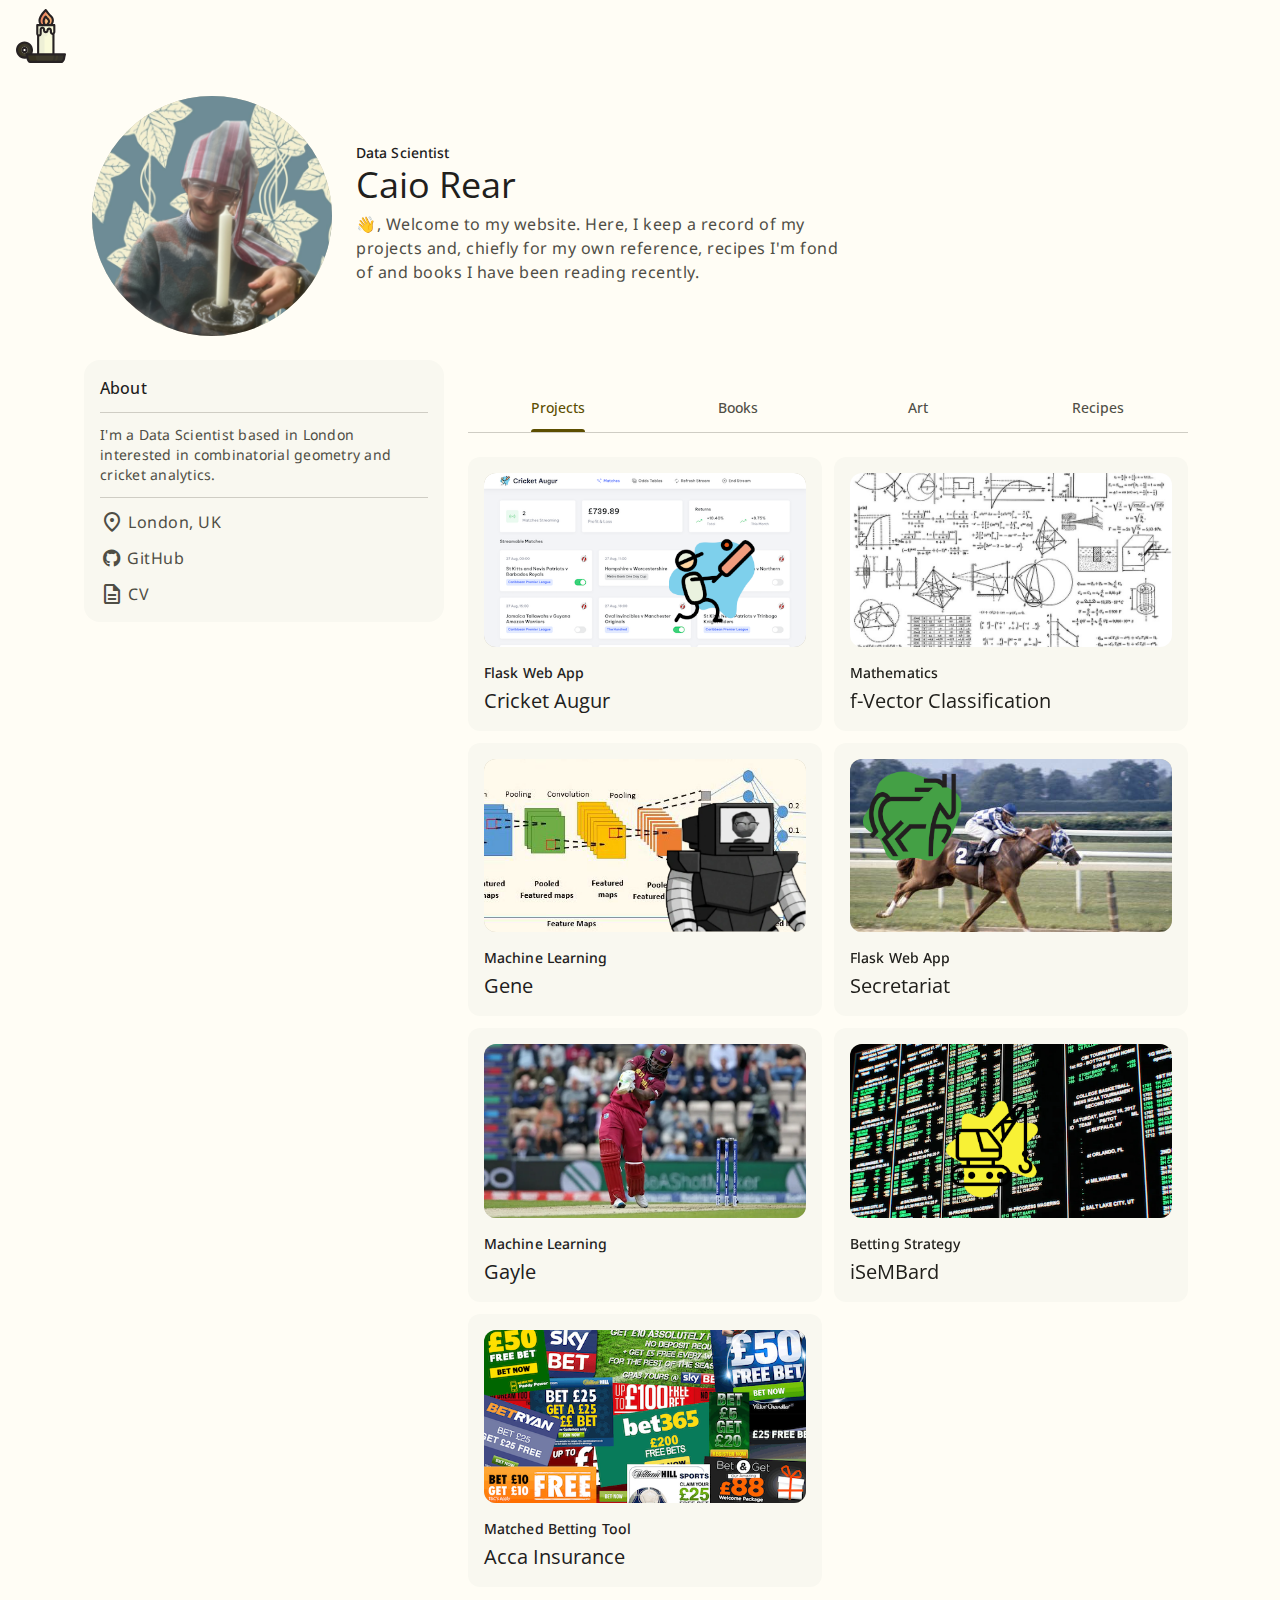
==== commit a49d88b1: "icon" ====
--- a/index.html
+++ b/index.html
@@ -9,7 +9,7 @@
   <meta name="title" content="Caio">
   <meta name="description" content="This is my personal website">
 
-  <link rel="shortcut icon" href="./assets/favicons/favicon.svg" type="image/svg+xml">
+  <link rel="shortcut icon" href="./assets/favicons/icon.svg" type="image/svg+xml">
 
   <link rel="apple-touch-icon" sizes="600x600" href="./assets/favicons/favicon.png">
 
@@ -212,6 +212,23 @@
                 <div>
                   <div class="card books">
                     <figure class="card-banner books img-holder books">
+                      <img src="./assets/images/books/canterbury.png" class="img-cover books">
+                      <a href="https://www.goodreads.com/book/show/18367369" class="state-layer" target=”_blank”></a>
+                    </figure>
+
+                  </div>
+
+                  <div class="card-content books">
+                    <h3 class="title-medium card-title">The Canterbury Tales</h3>
+                    <span class="label-large">Currently Reading</span>
+                    <div class="rating-wrapper">
+                    </div>
+                  </div>
+                </div>
+
+                <div>
+                  <div class="card books">
+                    <figure class="card-banner books img-holder books">
                       <img src="./assets/images/books/villette.png" class="img-cover books">
                       <a href="https://www.goodreads.com/book/show/26805367" class="state-layer" target=”_blank”></a>
                     </figure>
@@ -220,8 +237,13 @@
 
                   <div class="card-content books">
                     <h3 class="title-medium card-title">Villette</h3>
-                    <span class="label-large">Currently Reading</span>
-                    <div class="rating-wrapper">
+                    <span class="label-large">23/11/2024</span>
+                    <div class="rating-wrapper">
+                      <span class="material-symbols-outlined fill" aria-hidden="true"> star_rate </span>
+                      <span class="material-symbols-outlined fill" aria-hidden="true"> star_rate </span>
+                      <span class="material-symbols-outlined fill " aria-hidden="true"> star_rate </span>
+                      <span class="material-symbols-outlined " aria-hidden="true"> star_rate </span>
+                      <span class="material-symbols-outlined " aria-hidden="true"> star_rate </span>
                     </div>
                   </div>
                 </div>
@@ -674,7 +696,7 @@
                     <h3 class="title-large card-title">Rajma</h3>
                   </div>
 
-                  <a href="#" class="state-layer" target=”_blank”></a>
+                  <a href="recipes/rajma.txt" class="state-layer" target=”_blank”></a>
 
                 </div>
 
--- a/css/style.css
+++ b/css/style.css
@@ -3,17 +3,18 @@
 \* -------------------------------------- */
 
 :root {
-    --background: hsl(18, 100%, 98%);
-    --on-background: hsl(18, 8%, 12%);
-    --surface: hsl(18, 100%, 98%);
-    --on-surface: hsl(18, 8%, 12%);
-    --on-surface-variant: hsl(18, 7%, 29%);
-    --surface-container-low: hsl(18, 44%, 96%);
-    --surface-container: hsl(18, 38%, 95%);
-    --surface-bright: hsl(18, 100%, 98%);
-    --primary: hsl(18, 100%, 58%);
-    --outline: hsl(18, 4%, 47%);
-    --outline-variant: hsl(18, 10%, 79%);
+    --background: hsl(51, 100%, 98%);
+    --on-background: hsl(51, 8%, 12%);
+    --profile-bg: hsl(48, 21%, 73%);
+    --surface: hsl(51, 100%, 98%);
+    --on-surface: hsl(51, 8%, 12%);
+    --on-surface-variant: hsl(51, 7%, 29%);
+    --surface-container-low: hsl(51, 44%, 96%);
+    --surface-container: hsl(51, 38%, 95%);
+    --surface-bright: hsl(51, 100%, 98%);
+    --primary: hsl(51, 100%, 18%);
+    --outline: hsl(51, 4%, 47%);
+    --outline-variant: hsl(51, 10%, 79%);
     --on-primary: hsl(0, 0%, 100%);
 
     --font-primary: 'Open Sans', sans-serif;
@@ -49,7 +50,7 @@
     --elevation-1: 0px 1px 3px 1px #00000026, 0px 1px 2px 0px #0000004d;
 
     --section-padding: 24px;
-    --top-bar-height: 64px;
+    --top-bar-height: 72px;
 }
 
 @media (prefers-reduced-motion: no-preference) {
@@ -282,7 +283,7 @@
 .topbar {
     background-color: var(--background);
     position: fixed;
-    top: 0;
+    top: 0px;
     left: 0;
     width: 100%;
     height: var(--top-bar-height);
@@ -323,6 +324,7 @@
     width: 100%;
     height: 100%;
     object-fit: cover;
+    background-color: var(--profile-bg);
 }
 
 .img-cover.books {
